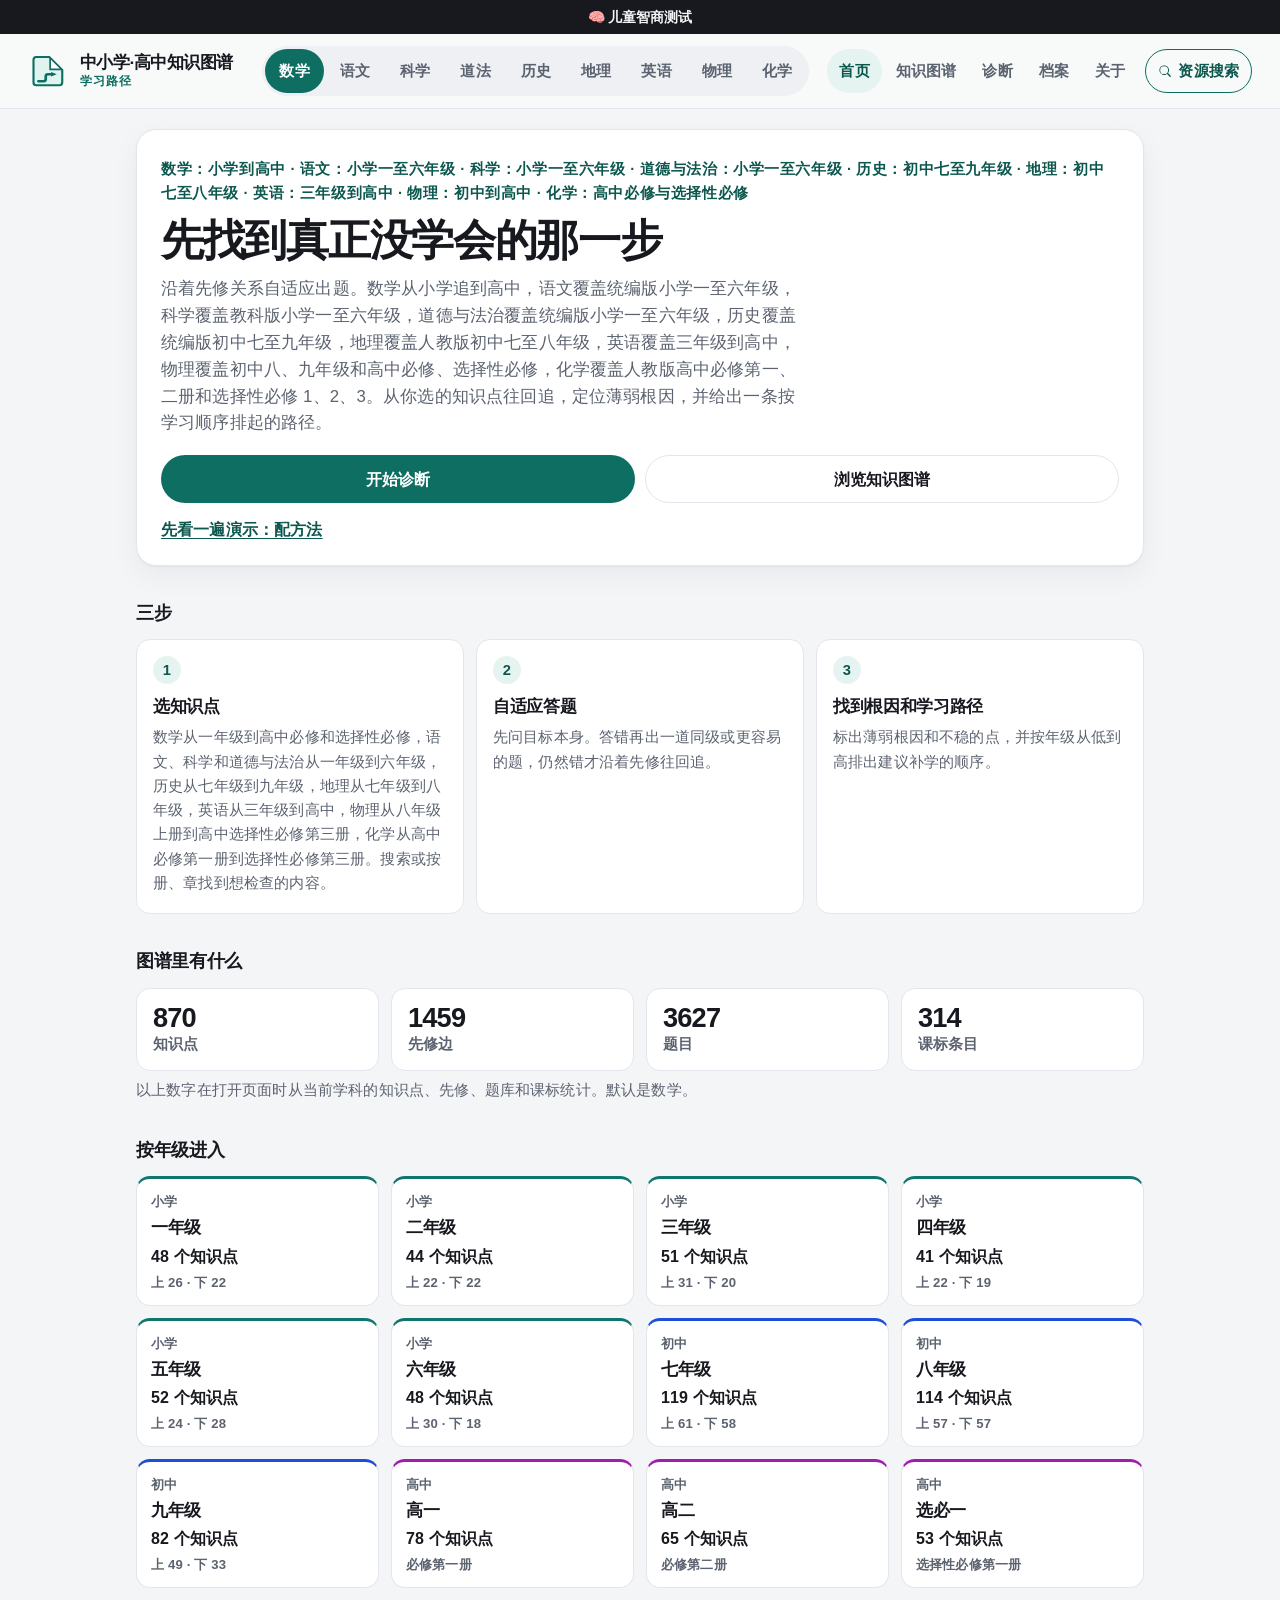
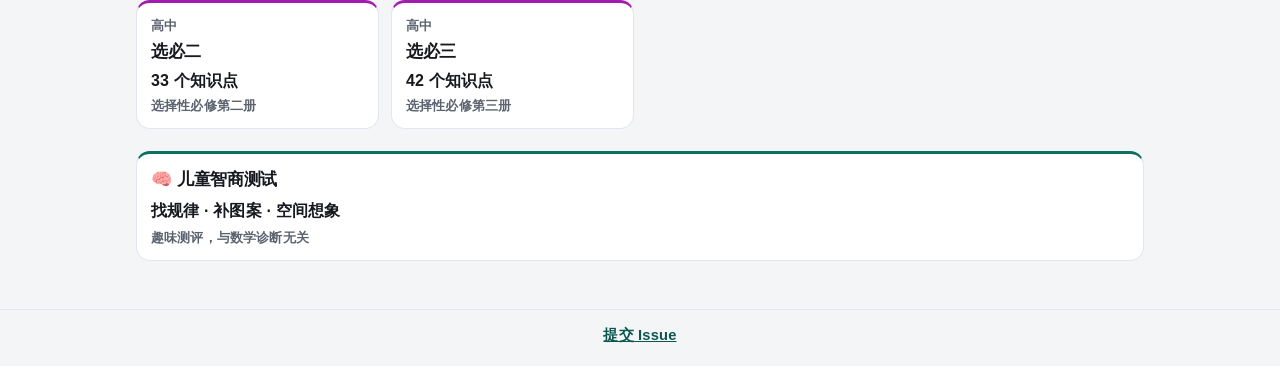
==== index.html @ 95f7bedf "feat: 中小学知识图谱静态站" ====
<!DOCTYPE html>
<html lang="zh-CN">
<head>
<meta charset="utf-8">
<meta name="viewport" content="width=device-width, initial-scale=1">
<title>中小学·高中知识图谱</title>
<meta name="description" content="数学（小学到高中）、语文（小学一至六年级）、科学（小学一至六年级）、道德与法治（小学一至六年级）、历史（初中七至九年级）、地理（初中七至八年级）、英语（三年级到高中）、物理（初中、高中）和化学（高中必修与选择性必修）的知识图谱。沿先修关系自适应出题，从选中的知识点往回找到薄弱根因。">
<link rel="icon" href="data:image/svg+xml,%3Csvg%20xmlns%3D%22http%3A%2F%2Fwww.w3.org%2F2000%2Fsvg%22%20viewBox%3D%220%200%2032%2032%22%3E%3Cpath%20fill%3D%22%23dff3ef%22%20stroke%3D%22%230f6e62%22%20stroke-width%3D%221.7%22%20stroke-linejoin%3D%22round%22%20d%3D%22M6.6%204.8H17L27.4%2015.2V25Q27.4%2027.4%2025.2%2027.4H6.6Q4.4%2027.4%204.4%2025.2V7Q4.4%204.8%206.6%204.8Z%22%2F%3E%3Cpath%20fill%3D%22%23ffffff%22%20d%3D%22M17.7%206.3%2026.1%2014.7H17.7Z%22%2F%3E%3Cpath%20fill%3D%22none%22%20stroke%3D%22%230f6e62%22%20stroke-width%3D%221.35%22%20stroke-linecap%3D%22round%22%20stroke-linejoin%3D%22round%22%20d%3D%22M17.7%206.3V14.7H26.1%22%2F%3E%3Cpath%20fill%3D%22none%22%20stroke%3D%22%230f6e62%22%20stroke-width%3D%222.15%22%20stroke-linecap%3D%22round%22%20stroke-linejoin%3D%22round%22%20d%3D%22M8.3%2024.2H12.4Q14.2%2024.2%2014.2%2022.4V20.2Q14.2%2018.6%2016%2018.6H18.8%22%2F%3E%3Cpath%20fill%3D%22%230f6e62%22%20d%3D%22M18.5%2016.85%2023%2018.6%2018.5%2020.35Z%22%2F%3E%3C%2Fsvg%3E">
<script>
(function () {
  var id = location.hash.replace(/^#/, '');
  try { id = decodeURIComponent(id); } catch (e) { return; }
  if (/^cnm_[A-Za-z0-9]+$/.test(id)) {
    document.documentElement.style.visibility = 'hidden';
    location.replace('explore/#' + encodeURIComponent(id));
  } else if (/^cne_[A-Za-z0-9]+$/.test(id)) {
    document.documentElement.style.visibility = 'hidden';
    location.replace('explore/?subject=english#' + encodeURIComponent(id));
  } else if (/^cnp_[A-Za-z0-9]+$/.test(id)) {
    document.documentElement.style.visibility = 'hidden';
    location.replace('explore/?subject=physics#' + encodeURIComponent(id));
  } else if (/^cns_[A-Za-z0-9]+$/.test(id)) {
    document.documentElement.style.visibility = 'hidden';
    location.replace('explore/?subject=science#' + encodeURIComponent(id));
  } else if (/^cnc_[A-Za-z0-9]+$/.test(id)) {
    document.documentElement.style.visibility = 'hidden';
    location.replace('explore/?subject=chinese#' + encodeURIComponent(id));
  } else if (/^cnd_[A-Za-z0-9]+$/.test(id)) {
    document.documentElement.style.visibility = 'hidden';
    location.replace('explore/?subject=morality#' + encodeURIComponent(id));
  } else if (/^cnh_[A-Za-z0-9]+$/.test(id)) {
    document.documentElement.style.visibility = 'hidden';
    location.replace('explore/?subject=history#' + encodeURIComponent(id));
  } else if (/^cng_[A-Za-z0-9]+$/.test(id)) {
    document.documentElement.style.visibility = 'hidden';
    location.replace('explore/?subject=geography#' + encodeURIComponent(id));
  } else if (/^cnch_[A-Za-z0-9]+$/.test(id)) {
    document.documentElement.style.visibility = 'hidden';
    location.replace('explore/?subject=chemistry#' + encodeURIComponent(id));
  }
})();
</script>
<link rel="stylesheet" href="assets/site.css">
<link rel="manifest" href="manifest.webmanifest">
<link rel="apple-touch-icon" href="assets/icons/apple-touch-icon.png">
<meta name="theme-color" content="#0f6e62">
<meta name="mobile-web-app-capable" content="yes">
<meta name="apple-mobile-web-app-capable" content="yes">
<meta name="apple-mobile-web-app-title" content="知识图谱">
<link rel="stylesheet" href="assets/pwa.css">
<link rel="stylesheet" href="katex/katex.min.css">
<script src="katex/katex.min.js"></script>
<script src="katex/contrib/auto-render.min.js"></script>
<script src="katex/contrib/mhchem.min.js"></script>
</head>
<body class="page-home">
<a class="top-banner" href="https://test.pansgo.com/?from=math-top" target="_blank" rel="noopener">🧠 儿童智商测试</a>
<header class="site-header">
  <a class="brand" href="./">
    <svg class="logo" viewBox="0 0 32 32" aria-hidden="true"><path fill="var(--logo-sheet)" stroke="currentColor" stroke-width="1.7" stroke-linejoin="round" d="M6.6 4.8H17L27.4 15.2V25Q27.4 27.4 25.2 27.4H6.6Q4.4 27.4 4.4 25.2V7Q4.4 4.8 6.6 4.8Z"/><path fill="var(--logo-fold)" d="M17.7 6.3 26.1 14.7H17.7Z"/><path fill="none" stroke="currentColor" stroke-width="1.35" stroke-linecap="round" stroke-linejoin="round" d="M17.7 6.3V14.7H26.1"/><path fill="none" stroke="currentColor" stroke-width="2.15" stroke-linecap="round" stroke-linejoin="round" d="M8.3 24.2H12.4Q14.2 24.2 14.2 22.4V20.2Q14.2 18.6 16 18.6H18.8"/><path fill="currentColor" d="M18.5 16.85 23 18.6 18.5 20.35Z"/></svg>
    <span class="brand-copy">
      <span class="brand-name">中小学·高中知识图谱</span>
      <span class="brand-kicker">学习路径</span>
    </span>
  </a>
  <nav class="site-nav" aria-label="主导航">
    <div class="subject-switch" role="group" aria-label="学科">
      <a class="nav-link subject-link on" data-subject="math" href="./">数学</a>
      <a class="nav-link subject-link" data-subject="chinese" href="./?subject=chinese">语文</a>
      <a class="nav-link subject-link" data-subject="science" href="./?subject=science">科学</a>
      <a class="nav-link subject-link" data-subject="morality" href="./?subject=morality">道法</a>
      <a class="nav-link subject-link" data-subject="history" href="./?subject=history">历史</a>
      <a class="nav-link subject-link" data-subject="geography" href="./?subject=geography">地理</a>
      <a class="nav-link subject-link" data-subject="english" href="./?subject=english">英语</a>
      <a class="nav-link subject-link" data-subject="physics" href="./?subject=physics">物理</a>
      <a class="nav-link subject-link" data-subject="chemistry" href="./?subject=chemistry">化学</a>
    </div>
    <div class="page-links">
      <a class="nav-link active" href="./" aria-current="page">首页</a>
      <a class="nav-link" href="explore/">知识图谱</a>
      <a class="nav-link" href="diagnose/">诊断</a>
      <a class="nav-link" href="children/">档案</a>
      <a class="nav-link" href="https://github.com/xiaoyang111222/cn-math-taxonomy" target="_blank" rel="noopener noreferrer">关于</a>
      <a class="nav-link resource-search-btn" href="https://pansgo.com" target="_blank" rel="noopener noreferrer" title="网盘资源搜索">
        <svg class="resource-search-ico" viewBox="0 0 16 16" aria-hidden="true"><path fill="currentColor" d="M11.5 10.4a5.5 5.5 0 1 0-1.1 1.1l3 3a.75.75 0 0 0 1.06-1.06zM7 11.5A4.5 4.5 0 1 1 7 2.5a4.5 4.5 0 0 1 0 9z"/></svg>资源搜索
      </a>
    </div>
  </nav>
</header>
<main class="home">
  <section class="hero">
    <p class="eyebrow">数学：小学到高中 · 语文：小学一至六年级 · 科学：小学一至六年级 · 道德与法治：小学一至六年级 · 历史：初中七至九年级 · 地理：初中七至八年级 · 英语：三年级到高中 · 物理：初中到高中 · 化学：高中必修与选择性必修</p>
    <h1>先找到真正没学会的那一步</h1>
    <p class="lede">沿着先修关系自适应出题。数学从小学追到高中，语文覆盖统编版小学一至六年级，科学覆盖教科版小学一至六年级，道德与法治覆盖统编版小学一至六年级，历史覆盖统编版初中七至九年级，地理覆盖人教版初中七至八年级，英语覆盖三年级到高中，物理覆盖初中八、九年级和高中必修、选择性必修，化学覆盖人教版高中必修第一、二册和选择性必修 1、2、3。从你选的知识点往回追，定位薄弱根因，并给出一条按学习顺序排起的路径。</p>
    <div class="hero-actions">
      <a class="btn btn-primary btn-lg" href="diagnose/">开始诊断</a>
      <a class="btn btn-lg" href="explore/">浏览知识图谱</a>
    </div>
    <p class="quiet-link"><a href="diagnose/?target=cnm_221&amp;demo=1">先看一遍演示：配方法</a></p>
  </section>

  <h2 class="section-title">三步</h2>
  <ol class="steps">
    <li>
      <span class="step-no">1</span>
      <h3>选知识点</h3>
      <p>数学从一年级到高中必修和选择性必修，语文、科学和道德与法治从一年级到六年级，历史从七年级到九年级，地理从七年级到八年级，英语从三年级到高中，物理从八年级上册到高中选择性必修第三册，化学从高中必修第一册到选择性必修第三册。搜索或按册、章找到想检查的内容。</p>
    </li>
    <li>
      <span class="step-no">2</span>
      <h3>自适应答题</h3>
      <p>先问目标本身。答错再出一道同级或更容易的题，仍然错才沿着先修往回追。</p>
    </li>
    <li>
      <span class="step-no">3</span>
      <h3>找到根因和学习路径</h3>
      <p>标出薄弱根因和不稳的点，并按年级从低到高排出建议补学的顺序。</p>
    </li>
  </ol>

  <h2 class="section-title">图谱里有什么</h2>
  <div class="stat-grid" id="stats">
    <div class="stat-card"><div class="stat-num" id="n-topics">…</div><div class="stat-label">知识点</div></div>
    <div class="stat-card"><div class="stat-num" id="n-edges">…</div><div class="stat-label">先修边</div></div>
    <div class="stat-card"><div class="stat-num" id="n-questions">…</div><div class="stat-label">题目</div></div>
    <div class="stat-card"><div class="stat-num" id="n-standards">…</div><div class="stat-label">课标条目</div></div>
  </div>
  <p class="stat-note">以上数字在打开页面时从当前学科的知识点、先修、题库和课标统计。默认是数学。</p>
  <div id="load-error" class="load-error" hidden></div>

  <section class="blind-home" id="blind-home" hidden>
    <h2 class="section-title">本机盲区</h2>
    <p class="muted" id="blind-home-lead">根据本机诊断记录汇总的薄弱 / 不稳知识点。只存在这台浏览器，可一键再测。</p>
    <ul class="blind-home-list" id="blind-home-list"></ul>
    <p class="blind-home-actions" id="blind-home-actions"></p>
  </section>

  <h2 class="section-title">按年级进入</h2>
  <div class="grade-grid" id="grades" aria-busy="true"></div>
  <a class="iq-card" href="https://test.pansgo.com/?from=math-home" target="_blank" rel="noopener">
    <strong>🧠 儿童智商测试</strong>
    <span class="iq-sub">找规律 · 补图案 · 空间想象</span>
    <span class="iq-note">趣味测评，与数学诊断无关</span>
  </a>
</main>
<footer class="site-footer">
  <p><a href="https://github.com/xiaoyang111222/cn-math-taxonomy/issues/new/choose">提交 Issue</a></p>
</footer>
<script src="assets/children.js"></script>
<script src="assets/blindspots.js"></script>
<script src="assets/home.js"></script>
<script src="assets/stats-config.js"></script>
<script src="assets/stats.js"></script>
<script src="assets/pwa.js"></script>
<style>
.katex { font-size: 1.08em; }
</style>
<script>
(function(){
  "use strict";
  var pending = false;
  var tries = 0;
  function ready(){
    if(typeof katex === "undefined" || typeof renderMathInElement !== "function") return false;
    try{ katex.renderToString("\\ce{H2O}", {throwOnError: true}); return true; }catch(e){ return false; }
  }
  function typeset(){
    pending = false;
    if(!ready()){
      if(tries++ < 200) schedule();
      return;
    }
    try{
      renderMathInElement(document.body, {
        delimiters: [
          {left: "\\(", right: "\\)", display: false},
          {left: "\\[", right: "\\]", display: true}
        ],
        throwOnError: false,
        ignoredTags: ["script","noscript","style","textarea","pre","code","option"],
        ignoredClasses: ["katex","f"]
      });
    }catch(e){}
    cleanTitles();
  }
  function plainTitle(s){
    return s
      .replace(/\\ce\{([^{}]*)\}/g, "$1")
      .replace(/\\mathrm\{([^{}]*)\}/g, "$1")
      .replace(/\\text\{([^{}]*)\}/g, "$1")
      .replace(/\\Delta/g, "\u0394")
      .replace(/\\cdot/g, "\u00b7")
      .replace(/\\times/g, "\u00d7")
      .replace(/\\ /g, " ")
      .replace(/\\\(|\\\)|\\\[|\\\]/g, "")
      .replace(/[{}^_]/g, "");
  }
  function cleanTitles(){
    var nodes = document.querySelectorAll("[title]");
    for(var i = 0; i < nodes.length; i++){
      var t = nodes[i].getAttribute("title");
      if(t && /\\\(|\\ce\{/.test(t)) nodes[i].setAttribute("title", plainTitle(t));
    }
  }
  function schedule(){
    if(pending) return;
    pending = true;
    (window.requestAnimationFrame || function(f){setTimeout(f, 16);})(typeset);
  }
  document.addEventListener("DOMContentLoaded", schedule);
  schedule();
  new MutationObserver(schedule).observe(document.body, {childList:true, subtree:true, characterData:true});
})();
</script>
</body>
</html>
---- assets/site.css ----
/* 中小学·高中知识图谱：全站配色、字号、导航。浏览页与诊断页共用。 */

:root {
  color-scheme: light;
  --bg: #f4f5f7;
  --bg-elev: #ffffff;
  --bg-muted: #eef0f3;
  --text: #17191f;
  --muted: #5c6370;
  --line: #e3e6ed;
  --brand: #0f6e62;
  --brand-strong: #0c574e;
  --brand-soft: #e6f4f1;
  --on-brand: #ffffff;
  --junior: #1d4ed8;
  --junior-soft: #e8efff;
  --focus: #0f6e62;
  --shadow: 0 1px 2px rgba(23, 25, 31, 0.04), 0 10px 28px rgba(23, 25, 31, 0.05);
  --radius: 14px;
  --radius-sm: 10px;
  --header-bg: #f7faf9;
  --logo-sheet: #dff3ef;
  --logo-fold: #ffffff;
  --font: "PingFang SC", "Hiragino Sans GB", "Microsoft YaHei", "Noto Sans CJK SC", "Noto Sans SC", "Source Han Sans SC", sans-serif;
  --fs: 16px;
  --ok: #157a3a;
  --ok-bg: #dcfce7;
  --on-ok: #ffffff;
  --bad: #b91c1c;
  --bad-bg: #fee2e2;
  --on-bad: #ffffff;
  --warn: #9a3412;
  --warn-bg: #ffedd5;
  --unk: #475569;
  --unk-bg: #e8eef6;
  --accent: #0f766e;
  --panel: #ffffff;
  --node-primary: #0f766e;
  --node-primary-bg: #d5f3ee;
  --node-junior: #1d4ed8;
  --node-junior-bg: #dbe7ff;
  --node-senior: #a21caf;
  --node-senior-bg: #fae8ff;
  --node-current-bg: #fff4e5;
  --node-current-border: #ea580c;
  --node-text: #162033;
  --edge: #526274;
  --edge-soft: #8aa0b4;
  --hard-bg: #ffedd5;
  --hard-fg: #9a3412;
  --soft-bg: #e7eef6;
  --soft-fg: #475569;
  --diagram-ok-bg: #dcfce7;
  --diagram-ok: #157a3a;
  --diagram-bad-bg: #fee2e2;
  --diagram-bad: #b91c1c;
  --diagram-unk-bg: #f1f5f9;
  --diagram-unk: #64748b;
  --diagram-shaky-bg: #fef3c7;
  --diagram-shaky: #b45309;
  --diagram-text: #162033;
  --diagram-edge: #64748b;
}

body.subject-physics {
  --brand: #b45309;
  --brand-strong: #92400e;
  --brand-soft: #fff7ed;
  --on-brand: #ffffff;
  --focus: #b45309;
  --accent: #b45309;
  --logo-sheet: #fde9d4;
  --logo-fold: #ffffff;
}

body.subject-english {
  --brand: #4338ca;
  --brand-strong: #3730a3;
  --brand-soft: #eef2ff;
  --on-brand: #ffffff;
  --focus: #4338ca;
  --accent: #4338ca;
  --logo-sheet: #e6e8fb;
  --logo-fold: #ffffff;
}

body.subject-science {
  --brand: #047857;
  --brand-strong: #065f46;
  --brand-soft: #ecfdf5;
  --on-brand: #ffffff;
  --focus: #047857;
  --accent: #047857;
  --logo-sheet: #d1fae5;
  --logo-fold: #ffffff;
}

body.subject-chinese {
  --brand: #9f1239;
  --brand-strong: #881337;
  --brand-soft: #fff1f2;
  --on-brand: #ffffff;
  --focus: #9f1239;
  --accent: #9f1239;
  --logo-sheet: #ffe4e6;
  --logo-fold: #ffffff;
}

body.subject-morality {
  --brand: #c2410c;
  --brand-strong: #9a3412;
  --brand-soft: #fff7ed;
  --on-brand: #ffffff;
  --focus: #c2410c;
  --accent: #c2410c;
  --logo-sheet: #ffedd5;
  --logo-fold: #ffffff;
}

body.subject-history {
  --brand: #6b5344;
  --brand-strong: #4a382c;
  --brand-soft: #f6f1ea;
  --on-brand: #ffffff;
  --focus: #6b5344;
  --accent: #6b5344;
  --logo-sheet: #efe4d6;
  --logo-fold: #ffffff;
}

body.subject-geography {
  --brand: #0e7490;
  --brand-strong: #155e75;
  --brand-soft: #ecfeff;
  --on-brand: #ffffff;
  --focus: #0e7490;
  --accent: #0e7490;
  --logo-sheet: #cffafe;
  --logo-fold: #ffffff;
}

body.subject-chemistry {
  --brand: #7e22ce;
  --brand-strong: #6b21a8;
  --brand-soft: #faf5ff;
  --on-brand: #ffffff;
  --focus: #7e22ce;
  --accent: #7e22ce;
  --logo-sheet: #f3e8ff;
  --logo-fold: #ffffff;
}

@media (prefers-color-scheme: dark) {
  :root {
    color-scheme: dark;
    --bg: #10141c;
    --bg-elev: #181e29;
    --bg-muted: #232b39;
    --text: #e8edf5;
    --muted: #a7b2c2;
    --line: #313b4d;
    --brand: #2dd4bf;
    --brand-strong: #5eead4;
    --brand-soft: #134e4a;
    --on-brand: #042f2e;
    --junior: #93c5fd;
    --junior-soft: #1e3a8a;
    --focus: #5eead4;
    --shadow: 0 1px 2px rgba(0, 0, 0, 0.35), 0 12px 28px rgba(0, 0, 0, 0.28);
    --ok: #4ade80;
    --ok-bg: #14532d;
    --on-ok: #052e16;
    --bad: #fca5a5;
    --bad-bg: #7f1d1d;
    --on-bad: #450a0a;
    --warn: #fdba74;
    --warn-bg: #7c2d12;
    --unk: #cbd5e1;
    --unk-bg: #223044;
    --accent: #2dd4bf;
    --header-bg: #171e2a;
    --logo-sheet: #123f3c;
    --logo-fold: #1c5c56;
    --panel: #172232;
    --node-primary: #5eead4;
    --node-primary-bg: #115e59;
    --node-junior: #93c5fd;
    --node-junior-bg: #1e3a8a;
    --node-senior: #f0abfc;
    --node-senior-bg: #4a044e;
    --node-current-bg: #7c2d12;
    --node-current-border: #fdba74;
    --node-text: #f8fafc;
    --edge: #94a3b8;
    --edge-soft: #64748b;
    --hard-bg: #7c2d12;
    --hard-fg: #ffedd5;
    --soft-bg: #232b39;
    --soft-fg: #cbd5e1;
    --diagram-ok-bg: #14532d;
    --diagram-ok: #4ade80;
    --diagram-bad-bg: #7f1d1d;
    --diagram-bad: #fca5a5;
    --diagram-unk-bg: #1e293b;
    --diagram-unk: #cbd5e1;
    --diagram-shaky-bg: #78350f;
    --diagram-shaky: #fcd34d;
    --diagram-text: #f8fafc;
    --diagram-edge: #94a3b8;
  }
  body.subject-physics {
    --brand: #fdba74;
    --brand-strong: #fed7aa;
    --brand-soft: #7c2d12;
    --on-brand: #431407;
    --focus: #fed7aa;
    --accent: #fdba74;
    --logo-sheet: #6b2f12;
    --logo-fold: #8a4218;
  }
  body.subject-english {
    --brand: #a5b4fc;
    --brand-strong: #c7d2fe;
    --brand-soft: #312e81;
    --on-brand: #1e1b4b;
    --focus: #c7d2fe;
    --accent: #a5b4fc;
    --logo-sheet: #2a2870;
    --logo-fold: #3c3a96;
  }
  body.subject-science {
    --brand: #6ee7b7;
    --brand-strong: #a7f3d0;
    --brand-soft: #064e3b;
    --on-brand: #022c22;
    --focus: #a7f3d0;
    --accent: #6ee7b7;
    --logo-sheet: #065f46;
    --logo-fold: #047857;
  }
  body.subject-chinese {
    --brand: #fda4af;
    --brand-strong: #fecdd3;
    --brand-soft: #881337;
    --on-brand: #4c0519;
    --focus: #fecdd3;
    --accent: #fda4af;
    --logo-sheet: #6b1230;
    --logo-fold: #9f1239;
  }
  body.subject-morality {
    --brand: #fdba74;
    --brand-strong: #fed7aa;
    --brand-soft: #7c2d12;
    --on-brand: #431407;
    --focus: #fed7aa;
    --accent: #fdba74;
    --logo-sheet: #9a3412;
    --logo-fold: #c2410c;
  }
  body.subject-history {
    --brand: #d6c3ad;
    --brand-strong: #e7d7c6;
    --brand-soft: #3f3228;
    --on-brand: #2a211b;
    --focus: #e7d7c6;
    --accent: #d6c3ad;
    --logo-sheet: #4a382c;
    --logo-fold: #6b5344;
  }
  body.subject-geography {
    --brand: #67e8f9;
    --brand-strong: #a5f3fc;
    --brand-soft: #164e63;
    --on-brand: #083344;
    --focus: #a5f3fc;
    --accent: #67e8f9;
    --logo-sheet: #155e75;
    --logo-fold: #0e7490;
  }
  body.subject-chemistry {
    --brand: #d8b4fe;
    --brand-strong: #e9d5ff;
    --brand-soft: #3b0764;
    --on-brand: #2e1065;
    --focus: #e9d5ff;
    --accent: #d8b4fe;
    --logo-sheet: #581c87;
    --logo-fold: #7e22ce;
  }
}

@media print {
  :root {
    --bg: #fff;
    --bg-elev: #fff;
    --bg-muted: #f4f7fb;
    --text: #162033;
    --muted: #475569;
    --line: #d5dde6;
    --panel: #fff;
    --header-bg: #fff;
    --logo-sheet: #dff3ef;
    --logo-fold: #ffffff;
    --shadow: none;
  }
}

*, *::before, *::after { box-sizing: border-box; }
[hidden] { display: none !important; }
html { -webkit-text-size-adjust: 100%; }
body {
  margin: 0;
  font-family: var(--font);
  font-size: var(--fs);
  line-height: 1.6;
  color: var(--text);
  background: var(--bg);
  letter-spacing: 0.01em;
}
img { max-width: 100%; height: auto; }
.node-tip {
  position: absolute;
  z-index: 6;
  max-width: min(280px, calc(100% - 16px));
  padding: 6px 10px;
  border-radius: 10px;
  background: var(--text);
  color: var(--bg);
  font-size: 0.92rem;
  font-weight: 700;
  line-height: 1.45;
  pointer-events: none;
  box-shadow: var(--shadow);
  overflow-wrap: anywhere;
}
code { overflow-wrap: anywhere; }
:focus-visible { outline: 3px solid var(--focus); outline-offset: 2px; }
@media (prefers-reduced-motion: reduce) {
  *, *::before, *::after { transition: none !important; scroll-behavior: auto !important; }
}

.top-banner {
  display: flex;
  align-items: center;
  justify-content: center;
  flex: none;
  width: 100%;
  max-width: 100%;
  min-width: 0;
  min-height: 34px;
  padding: 5px 12px;
  background: #17191f;
  color: #f4f5f7;
  font-size: 14px;
  font-weight: 650;
  line-height: 1.3;
  text-align: center;
  text-decoration: none;
  white-space: nowrap;
  overflow: hidden;
  letter-spacing: 0;
}
.top-banner:hover { background: var(--brand-strong); color: var(--on-brand); }
@media (max-width: 420px) {
  .top-banner { font-size: 12.5px; padding: 5px 8px; }
}
@media print {
  .top-banner { display: none !important; }
}

.site-header {
  display: flex;
  flex-wrap: wrap;
  align-items: center;
  justify-content: space-between;
  gap: 8px 24px;
  padding: 12px 28px;
  background: var(--header-bg);
  border-bottom: 1px solid var(--line);
  max-width: 100%;
}
body:not(.page-explore) .site-header {
  position: sticky;
  top: 0;
  z-index: 30;
}
.brand {
  display: flex;
  align-items: center;
  gap: 12px;
  min-height: 48px;
  min-width: 0;
  color: inherit;
  text-decoration: none;
}
.logo {
  color: var(--brand);
  width: 40px;
  height: 40px;
  flex: none;
  display: block;
}
.brand-copy {
  display: flex;
  flex-direction: column;
  justify-content: center;
  min-width: 0;
  gap: 1px;
}
.brand-name {
  font-size: 1.08rem;
  font-weight: 750;
  line-height: 1.15;
  letter-spacing: -0.03em;
  color: var(--text);
  overflow-wrap: anywhere;
}
.brand-kicker {
  font-size: 0.75rem;
  font-weight: 650;
  line-height: 1.2;
  letter-spacing: 0.08em;
  color: var(--brand);
}
.site-nav {
  display: flex;
  flex-wrap: wrap;
  align-items: center;
  gap: 8px 18px;
  min-width: 0;
  max-width: 100%;
}
.subject-switch {
  display: inline-flex;
  align-items: center;
  gap: 2px;
  padding: 3px;
  border-radius: 999px;
  background: var(--bg-muted);
}
.page-links {
  display: flex;
  flex-wrap: wrap;
  align-items: center;
  gap: 2px;
  min-width: 0;
}
.nav-link {
  display: inline-flex;
  align-items: center;
  min-height: 44px;
  padding: 0 12px;
  border-radius: 999px;
  color: var(--muted);
  text-decoration: none;
  font-size: 0.94rem;
  font-weight: 650;
}
.nav-link:hover { background: var(--bg-muted); color: var(--text); }
.nav-link.active, .nav-link[aria-current="page"] {
  background: var(--brand-soft);
  color: var(--brand-strong);
  font-weight: 750;
}
.nav-link.active:hover, .nav-link[aria-current="page"]:hover {
  background: var(--brand-soft);
  color: var(--brand-strong);
}
.nav-link.subject-link {
  color: var(--muted);
  border: 0;
  background: transparent;
  padding: 0 14px;
}
.nav-link.subject-link:hover { background: transparent; color: var(--text); }
.nav-link.subject-link.on {
  background: var(--brand);
  color: var(--on-brand);
  font-weight: 750;
}
.nav-link.subject-link.on:hover { background: var(--brand); color: var(--on-brand); }
.nav-link.resource-search-btn {
  gap: 6px;
  border: 1px solid var(--brand);
  background: transparent;
  color: var(--brand-strong);
  margin-left: 6px;
  text-decoration: none;
}
.nav-link.resource-search-btn:hover { background: var(--brand-soft); color: var(--brand-strong); }
.resource-search-ico { width: 14px; height: 14px; flex: none; }
.resource-search-btn:focus-visible { outline: 2px solid var(--focus); outline-offset: 2px; }
@media (max-width: 720px) {
  .nav-link.resource-search-btn { margin-left: 0; padding: 0 9px; min-height: 36px; }
  .resource-search-ico { display: none; }
  .site-header { padding: 10px 14px 8px; gap: 4px 12px; }
  .brand { gap: 10px; min-height: 44px; }
  .logo { width: 34px; height: 34px; }
  .brand-name { font-size: 1.02rem; }
  .brand-kicker { font-size: 0.72rem; letter-spacing: 0.06em; }
  .site-nav { flex: 1 1 100%; justify-content: space-between; gap: 4px 8px; }
  .nav-link { padding: 0 8px; font-size: 0.9rem; }
  .nav-link.subject-link { padding: 0 12px; }
}

.site-footer {
  padding: 14px 16px 18px;
  text-align: center;
  color: var(--muted);
  font-size: 0.92rem;
  border-top: 1px solid var(--line);
  max-width: 100%;
}
.site-footer p { margin: 0; overflow-wrap: anywhere; }
.site-footer a { color: var(--brand-strong); font-weight: 700; }

button, .btn {
  font: inherit;
  font-weight: 650;
  min-height: 44px;
  padding: 8px 14px;
  border-radius: 999px;
  border: 1px solid var(--line);
  background: var(--bg-elev);
  color: var(--text);
  cursor: pointer;
}
button:hover, .btn:hover { background: var(--bg-muted); }
button.primary, .btn-primary {
  background: var(--brand);
  border-color: transparent;
  color: var(--on-brand);
}
button.primary:hover, .btn-primary:hover { filter: brightness(1.06); background: var(--brand); }

/* 题目图示：只用 currentColor，浅色和深色都看得见。宽度跟着容器走，不写死像素。 */
.q-figure { color: inherit; max-width: 100%; min-width: 0; margin: 8px 0 2px; }
.q-figure svg { width: 100%; max-width: 440px; height: auto; display: block; overflow: visible; }
.choices.fig-icons, .sample-choices.fig-icons {
  display: grid;
  grid-template-columns: repeat(auto-fit, minmax(min(140px, 100%), 1fr));
}
.choices.fig-icons .q-figure svg, .sample-choices.fig-icons .q-figure svg { max-width: 100%; }
button.choice.fig-choice {
  display: flex;
  flex-direction: column;
  align-items: stretch;
  gap: 6px;
  min-width: 0;
}
.sample-choices { display: flex; flex-direction: column; gap: 8px; margin-top: 8px; }
.sample-choice {
  border: 1px solid var(--line);
  border-radius: var(--radius-sm);
  background: var(--bg-elev);
  color: var(--text);
  padding: 8px 10px;
  min-width: 0;
}
.btn {
  display: inline-flex;
  align-items: center;
  justify-content: center;
  gap: 8px;
  text-decoration: none;
  text-align: center;
}
.btn-lg { min-height: 48px; padding: 10px 18px; font-size: 1rem; }
.btn-block { width: 100%; }

input[type="search"], input[type="text"], input[type="number"], select, textarea {
  font: inherit;
  color: var(--text);
  background: var(--bg-elev);
  border: 1px solid var(--line);
  border-radius: 12px;
  padding: 10px 12px;
  min-height: 44px;
  max-width: 100%;
}
textarea { min-height: 96px; }
.search-lg { width: 100%; font-size: 1.08rem; min-height: 52px; }

.stage-tabs { display: flex; flex-wrap: wrap; gap: 8px; }
.stage-tab { border-radius: 999px; }
.stage-tab.on, .stage-tab[aria-selected="true"] {
  background: var(--brand);
  color: var(--on-brand);
  border-color: transparent;
}

.badge {
  display: inline-flex;
  align-items: center;
  min-height: 24px;
  padding: 0 8px;
  border-radius: 999px;
  font-size: 0.78rem;
  font-weight: 800;
  white-space: nowrap;
}
.badge.hard { background: var(--hard-bg); color: var(--hard-fg); }
.badge.soft { background: var(--soft-bg); color: var(--soft-fg); }

/* 首页 */
.home { width: min(1040px, 100%); margin: 0 auto; padding: 20px 16px 48px; }
.hero {
  background: var(--bg-elev);
  border: 1px solid var(--line);
  border-radius: 20px;
  padding: 28px 24px 22px;
  box-shadow: var(--shadow);
}
.eyebrow {
  margin: 0 0 10px;
  color: var(--brand-strong);
  font-weight: 700;
  font-size: 0.92rem;
  letter-spacing: 0.04em;
}
.hero h1 {
  margin: 0 0 10px;
  font-size: clamp(1.85rem, 4.4vw, 2.7rem);
  line-height: 1.18;
  letter-spacing: -0.03em;
  font-weight: 750;
}
.lede { margin: 0 0 18px; font-size: 1.05rem; max-width: 38em; color: var(--muted); }
.hero-actions { display: flex; flex-wrap: wrap; gap: 10px; }
.hero-actions .btn { flex: 1 1 180px; }
.quiet-link { margin: 14px 0 0; }
.quiet-link a { color: var(--brand-strong); font-weight: 650; text-underline-offset: 3px; }

.section-title { margin: 32px 0 12px; font-size: 1.15rem; letter-spacing: -0.02em; }
.steps {
  list-style: none;
  margin: 0;
  padding: 0;
  display: grid;
  grid-template-columns: repeat(3, minmax(0, 1fr));
  gap: 12px;
}
.steps li {
  background: var(--bg-elev);
  border: 1px solid var(--line);
  border-radius: var(--radius);
  padding: 16px 16px 18px;
  min-width: 0;
}
.step-no {
  display: inline-flex;
  width: 28px;
  height: 28px;
  border-radius: 50%;
  align-items: center;
  justify-content: center;
  background: var(--brand-soft);
  color: var(--brand-strong);
  font-weight: 750;
  font-size: 0.92rem;
}
.steps h3 { margin: 10px 0 4px; font-size: 1.05rem; letter-spacing: -0.02em; }
.steps p { margin: 0; color: var(--muted); font-size: 0.95rem; }

.stat-grid, .grade-grid {
  display: grid;
  gap: 12px;
}
.stat-grid { grid-template-columns: repeat(4, minmax(0, 1fr)); }
.grade-grid { grid-template-columns: repeat(4, minmax(0, 1fr)); }
.stat-card, a.grade-card, a.iq-card {
  background: var(--bg-elev);
  border: 1px solid var(--line);
  border-radius: var(--radius);
  min-width: 0;
}
.stat-card { padding: 14px 16px; }
.stat-num { font-size: 1.7rem; font-weight: 750; line-height: 1.1; letter-spacing: -0.03em; color: var(--text); }
.stat-label { color: var(--muted); font-weight: 650; font-size: 0.92rem; }
.stat-note { color: var(--muted); margin: 8px 0 0; font-size: 0.92rem; }
a.grade-card, a.iq-card {
  display: flex;
  flex-direction: column;
  gap: 2px;
  padding: 12px 14px;
  min-height: 96px;
  text-decoration: none;
  color: inherit;
  border-top: 3px solid var(--node-primary);
}
a.grade-card.is-junior { border-top-color: var(--node-junior); }
a.grade-card.is-senior { border-top-color: var(--node-senior); }
a.grade-card:hover, a.iq-card:hover { border-color: var(--brand); }
a.grade-card strong, a.iq-card strong { font-size: 1.08rem; letter-spacing: -0.02em; }
a.iq-card { margin-top: 22px; gap: 4px; max-width: 100%; border-top-color: var(--brand); }
a.iq-card .iq-sub { font-weight: 650; overflow-wrap: anywhere; }
a.iq-card .iq-note { color: var(--muted); font-size: 0.82rem; font-weight: 650; overflow-wrap: anywhere; }
.grade-stage { color: var(--muted); font-size: 0.82rem; font-weight: 650; }
.grade-count { font-weight: 650; }
.load-error {
  background: var(--bad-bg);
  color: var(--text);
  border-radius: var(--radius-sm);
  padding: 12px 14px;
  margin-top: 12px;
}
@media (max-width: 900px) {
  .grade-grid { grid-template-columns: 1fr 1fr; }
}
@media (max-width: 800px) {
  .steps { grid-template-columns: 1fr; }
  .stat-grid { grid-template-columns: 1fr 1fr; }
  .hero { padding: 22px 16px 18px; }
}


/* 首页本机盲区汇总 */
.blind-home { margin: 28px 0 8px; }
.blind-home-list { list-style: none; margin: 0; padding: 0; display: grid; gap: 8px; }
.blind-home-item {
  display: flex; flex-wrap: wrap; align-items: baseline; justify-content: space-between; gap: 6px 12px;
  padding: 12px 14px; border: 1px solid var(--line); border-radius: 12px; background: var(--card, #fff);
}
.blind-home-name { font-weight: 800; color: var(--brand-strong); text-decoration: none; overflow-wrap: anywhere; }
.blind-home-name:hover { text-decoration: underline; }
.blind-home-meta { color: var(--muted); font-size: 0.9rem; }
.blind-home-actions { display: flex; flex-wrap: wrap; gap: 8px; margin-top: 12px; }
---- assets/pwa.css ----
/* 「添加到桌面」提示条和 iOS 图文引导。配色来自 site.css 的变量。 */

.pwa-bar {
  position: fixed;
  left: 12px;
  right: 12px;
  bottom: calc(12px + env(safe-area-inset-bottom, 0px));
  z-index: 60;
  display: flex;
  flex-wrap: wrap;
  align-items: center;
  gap: 10px 12px;
  max-width: 520px;
  margin: 0 auto;
  padding: 12px 14px;
  background: var(--bg-elev);
  color: var(--text);
  border: 1px solid var(--line);
  border-radius: var(--radius);
  box-shadow: 0 6px 28px rgba(0, 0, 0, 0.18);
}
.pwa-bar-icon { width: 44px; height: 44px; border-radius: 10px; flex: none; }
.pwa-bar-text { flex: 1 1 180px; min-width: 0; display: flex; flex-direction: column; line-height: 1.4; }
.pwa-bar-text b { font-size: 1.02rem; }
.pwa-bar-text span { color: var(--muted); font-size: 0.9rem; }
.pwa-bar-actions { flex: 1 1 100%; display: flex; gap: 8px; }
.pwa-bar-actions button { flex: 1 1 0; }

.pwa-footer-link {
  min-height: 0;
  padding: 0;
  border: 0;
  background: none;
  color: var(--brand-strong);
  font: inherit;
  font-weight: 700;
  text-decoration: underline;
  text-underline-offset: 3px;
  border-radius: 4px;
}
.pwa-footer-link:hover { background: none; }

.pwa-sheet-wrap {
  position: fixed;
  inset: 0;
  z-index: 80;
  display: flex;
  align-items: flex-end;
  justify-content: center;
  background: rgba(10, 14, 20, 0.55);
}
.pwa-sheet {
  width: min(520px, 100%);
  max-height: 92vh;
  overflow-y: auto;
  padding: 18px 16px calc(16px + env(safe-area-inset-bottom, 0px));
  background: var(--bg-elev);
  color: var(--text);
  border-radius: 18px 18px 0 0;
  box-shadow: 0 -8px 32px rgba(0, 0, 0, 0.25);
}
.pwa-sheet-title { margin: 0 0 6px; font-size: 1.25rem; letter-spacing: -0.02em; }
.pwa-sheet-lead { margin: 0 0 12px; color: var(--muted); font-size: 0.95rem; }
.pwa-steps { list-style: none; margin: 0; padding: 0; display: flex; flex-direction: column; gap: 14px; }
.pwa-step-head { display: flex; align-items: center; gap: 10px; }
.pwa-step-no {
  flex: none;
  width: 26px;
  height: 26px;
  border-radius: 50%;
  display: inline-flex;
  align-items: center;
  justify-content: center;
  background: var(--brand);
  color: var(--on-brand);
  font-weight: 800;
  font-size: 0.9rem;
}
.pwa-pic-wrap { margin: 8px 0 2px; }
.pwa-pic { display: block; width: 100%; height: auto; max-height: 120px; }
.pwa-step-note { margin: 2px 0 0 36px; color: var(--muted); font-size: 0.88rem; }
.pwa-sheet-actions { margin-top: 16px; display: flex; }
.pwa-sheet-actions button { flex: 1; min-height: 48px; }

.pic-bg { fill: var(--bg-muted); stroke: var(--line); stroke-width: 1; }
.pic-field { fill: var(--bg-elev); stroke: var(--line); stroke-width: 1; }
.pic-txt { fill: var(--text); font-family: var(--font); }
.pic-muted { fill: var(--muted); font-family: var(--font); }
.pic-strong { font-weight: 800; }
.pic-line { stroke: var(--text); }
.pic-hit { fill: var(--brand-soft); stroke: var(--brand); stroke-width: 2; }
.pic-icon { fill: var(--brand); }
.pic-icon-line { stroke: var(--logo-sheet); }

@media print { .pwa-bar, .pwa-sheet-wrap, .pwa-footer-link { display: none !important; } }
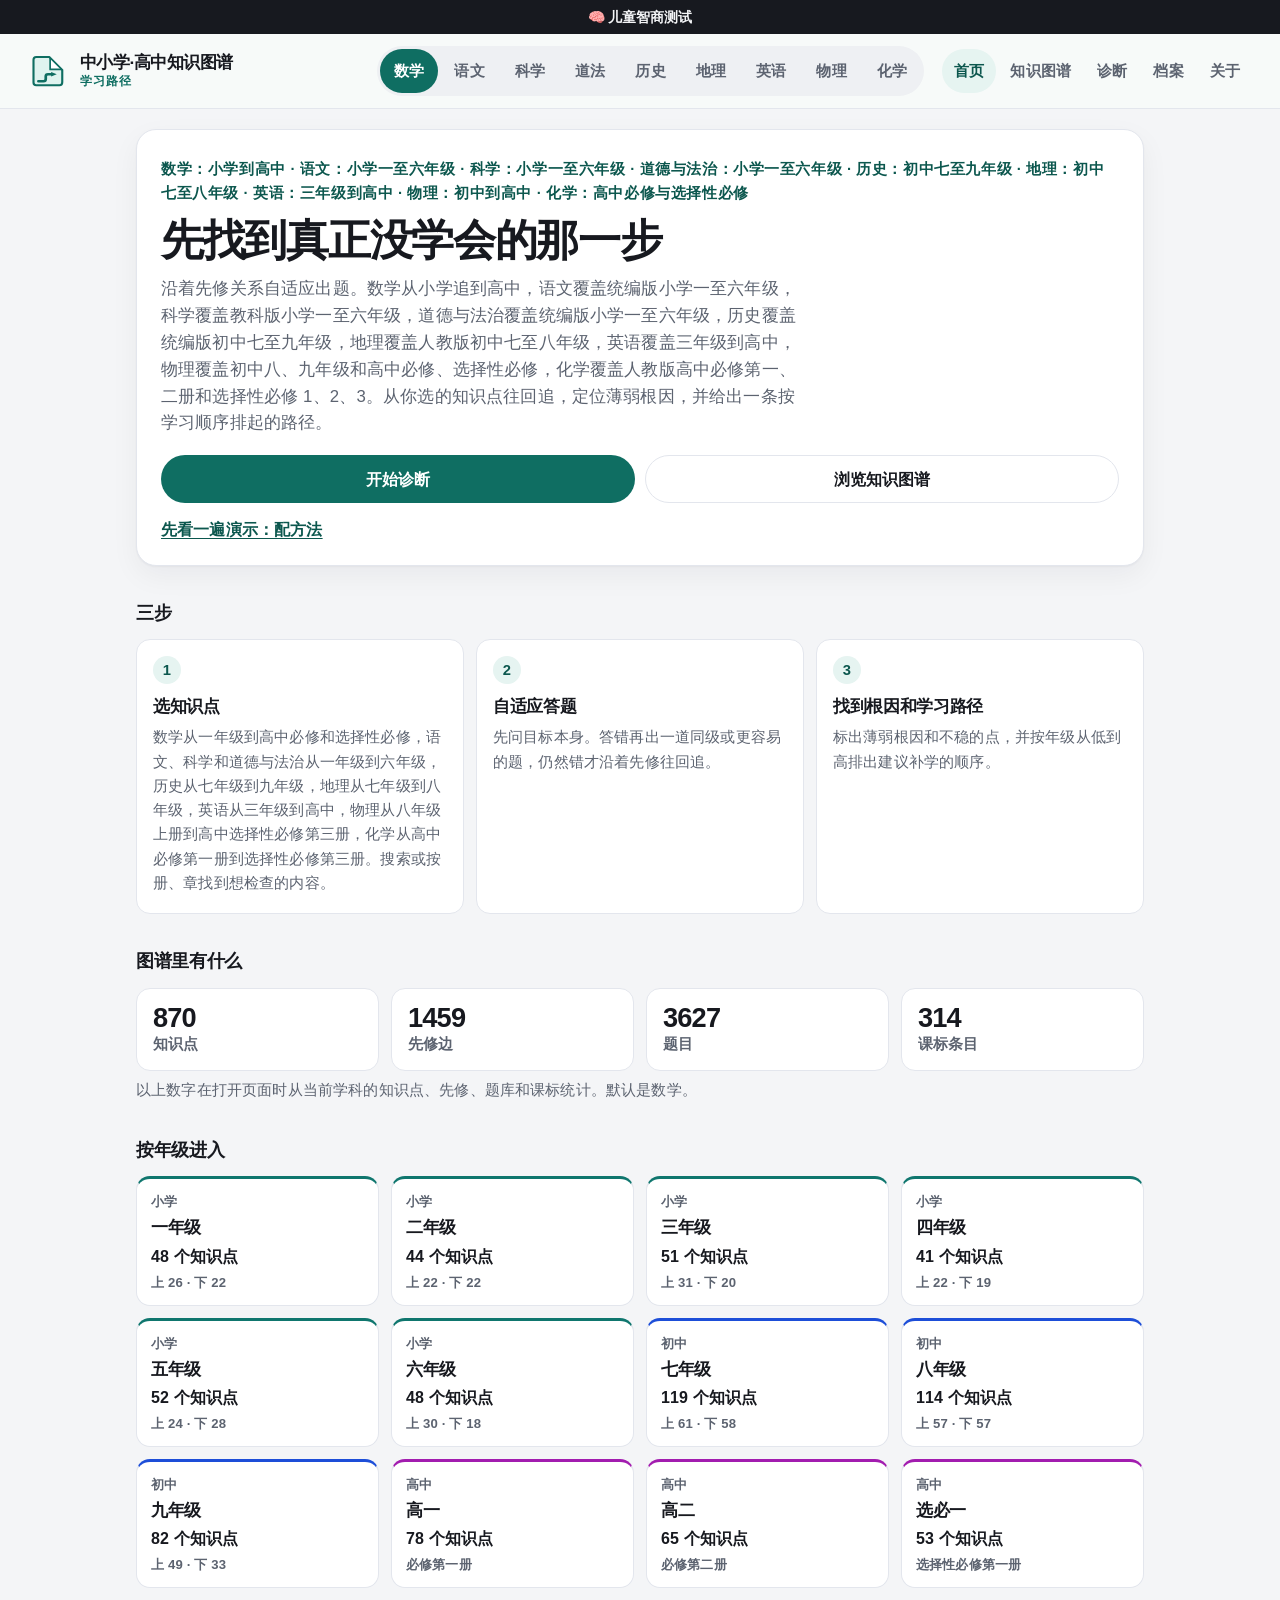
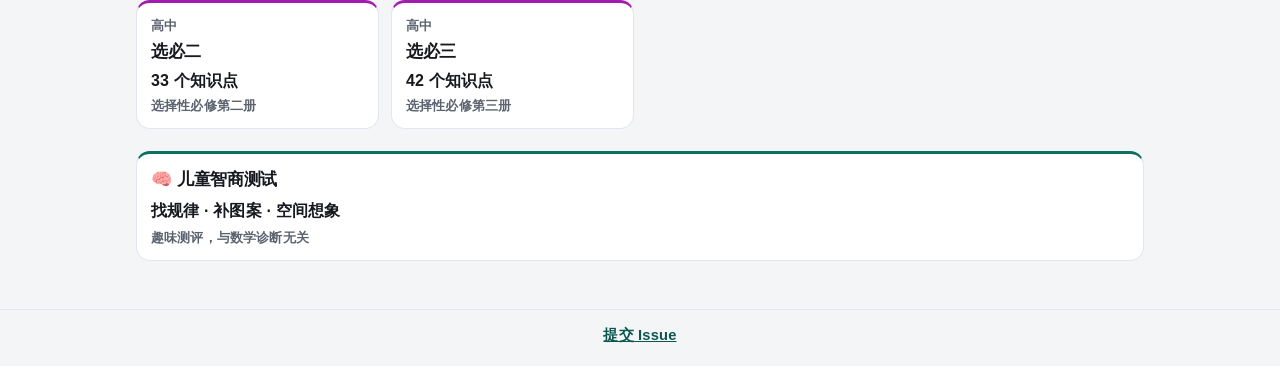
==== commit b5b5088e: "chore: 移除首页导航中的资源搜索链接" ====
--- a/index.html
+++ b/index.html
@@ -81,9 +81,6 @@
       <a class="nav-link" href="diagnose/">诊断</a>
       <a class="nav-link" href="children/">档案</a>
       <a class="nav-link" href="https://github.com/xiaoyang111222/cn-math-taxonomy" target="_blank" rel="noopener noreferrer">关于</a>
-      <a class="nav-link resource-search-btn" href="https://pansgo.com" target="_blank" rel="noopener noreferrer" title="网盘资源搜索">
-        <svg class="resource-search-ico" viewBox="0 0 16 16" aria-hidden="true"><path fill="currentColor" d="M11.5 10.4a5.5 5.5 0 1 0-1.1 1.1l3 3a.75.75 0 0 0 1.06-1.06zM7 11.5A4.5 4.5 0 1 1 7 2.5a4.5 4.5 0 0 1 0 9z"/></svg>资源搜索
-      </a>
     </div>
   </nav>
 </header>
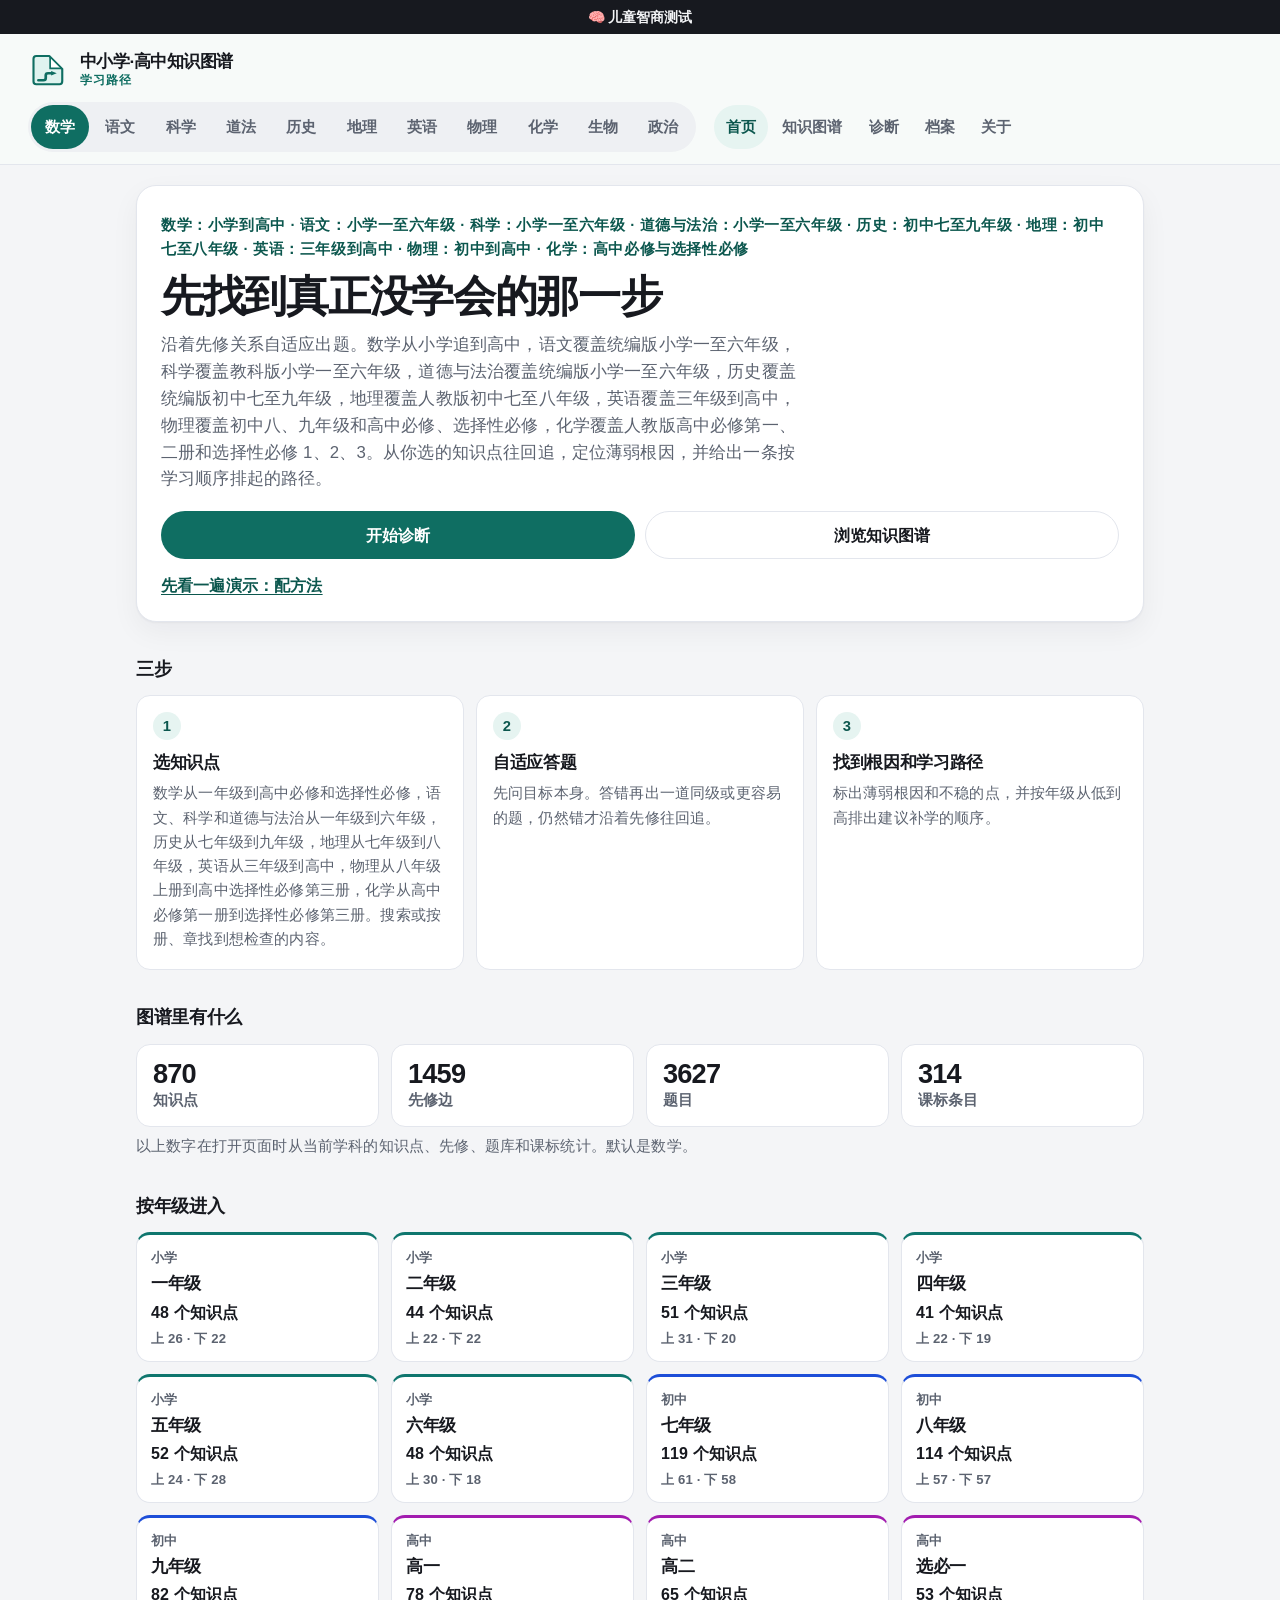
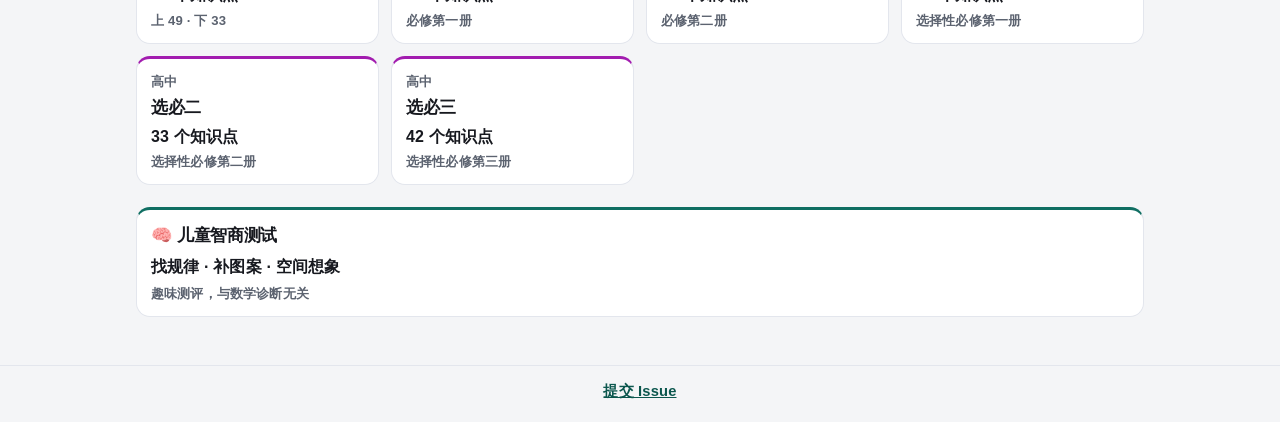
==== commit 171e64b0: "新增高中历史、思想政治、地理、生物四学科（367 知识点 / 1468 题）并接入前端" ====
--- a/index.html
+++ b/index.html
@@ -37,6 +37,12 @@
   } else if (/^cnch_[A-Za-z0-9]+$/.test(id)) {
     document.documentElement.style.visibility = 'hidden';
     location.replace('explore/?subject=chemistry#' + encodeURIComponent(id));
+  } else if (/^cnb_[A-Za-z0-9]+$/.test(id)) {
+    document.documentElement.style.visibility = 'hidden';
+    location.replace('explore/?subject=biology#' + encodeURIComponent(id));
+  } else if (/^cnpo_[A-Za-z0-9]+$/.test(id)) {
+    document.documentElement.style.visibility = 'hidden';
+    location.replace('explore/?subject=politics#' + encodeURIComponent(id));
   }
 })();
 </script>
@@ -74,6 +80,8 @@
       <a class="nav-link subject-link" data-subject="english" href="./?subject=english">英语</a>
       <a class="nav-link subject-link" data-subject="physics" href="./?subject=physics">物理</a>
       <a class="nav-link subject-link" data-subject="chemistry" href="./?subject=chemistry">化学</a>
+      <a class="nav-link subject-link" data-subject="biology" href="./?subject=biology">生物</a>
+      <a class="nav-link subject-link" data-subject="politics" href="./?subject=politics">政治</a>
     </div>
     <div class="page-links">
       <a class="nav-link active" href="./" aria-current="page">首页</a>
